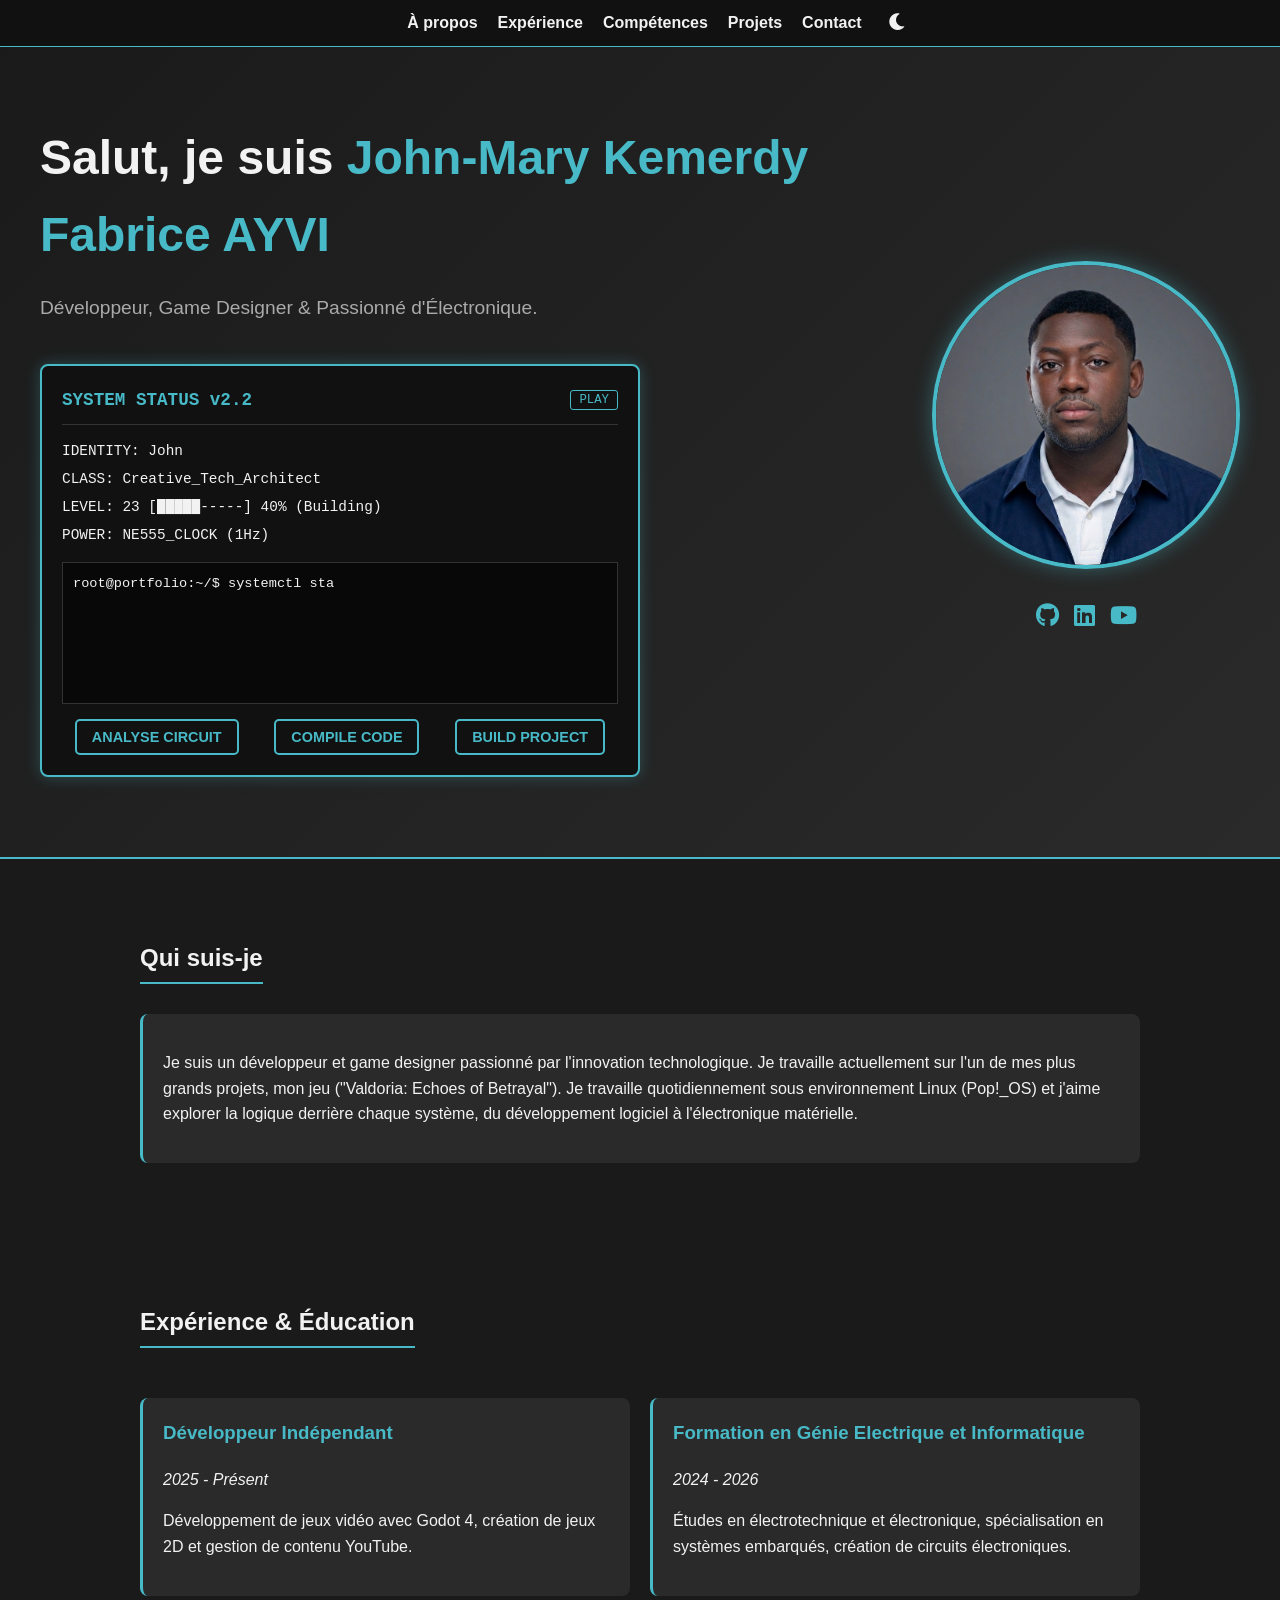
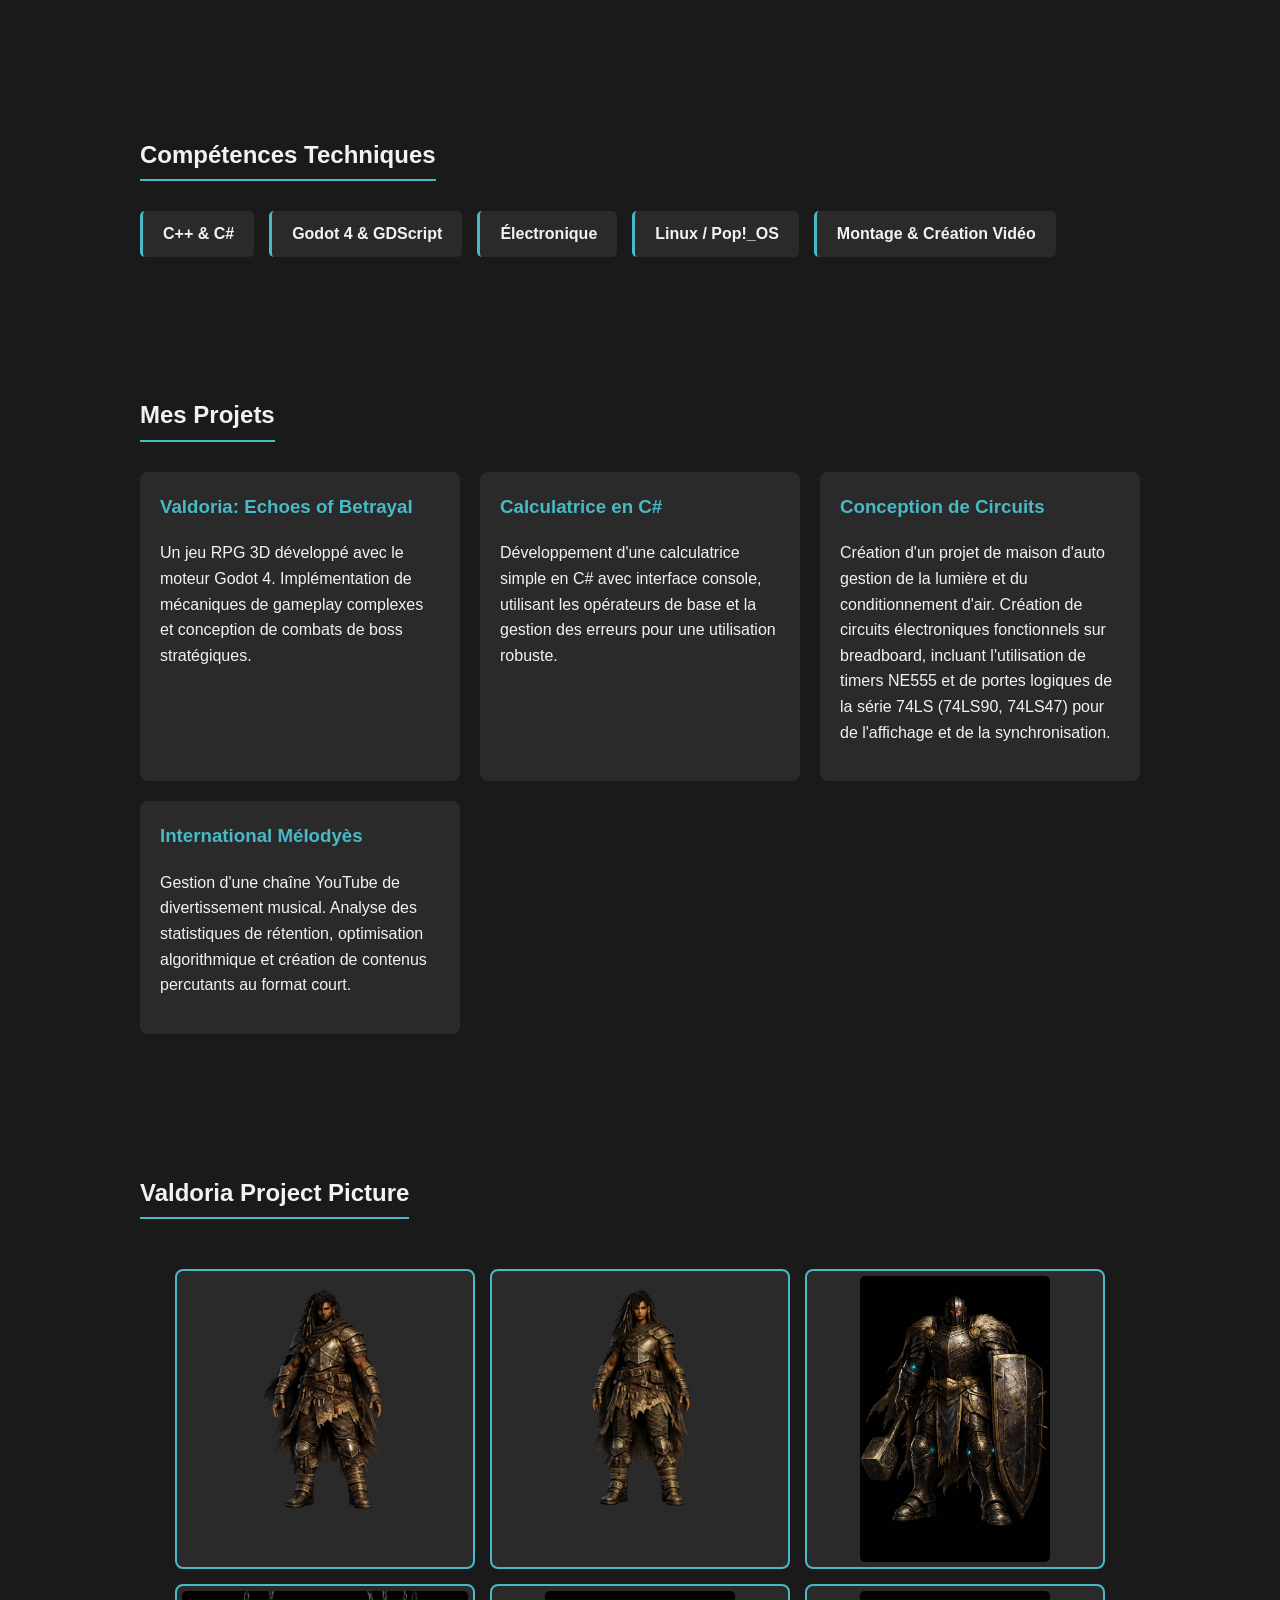
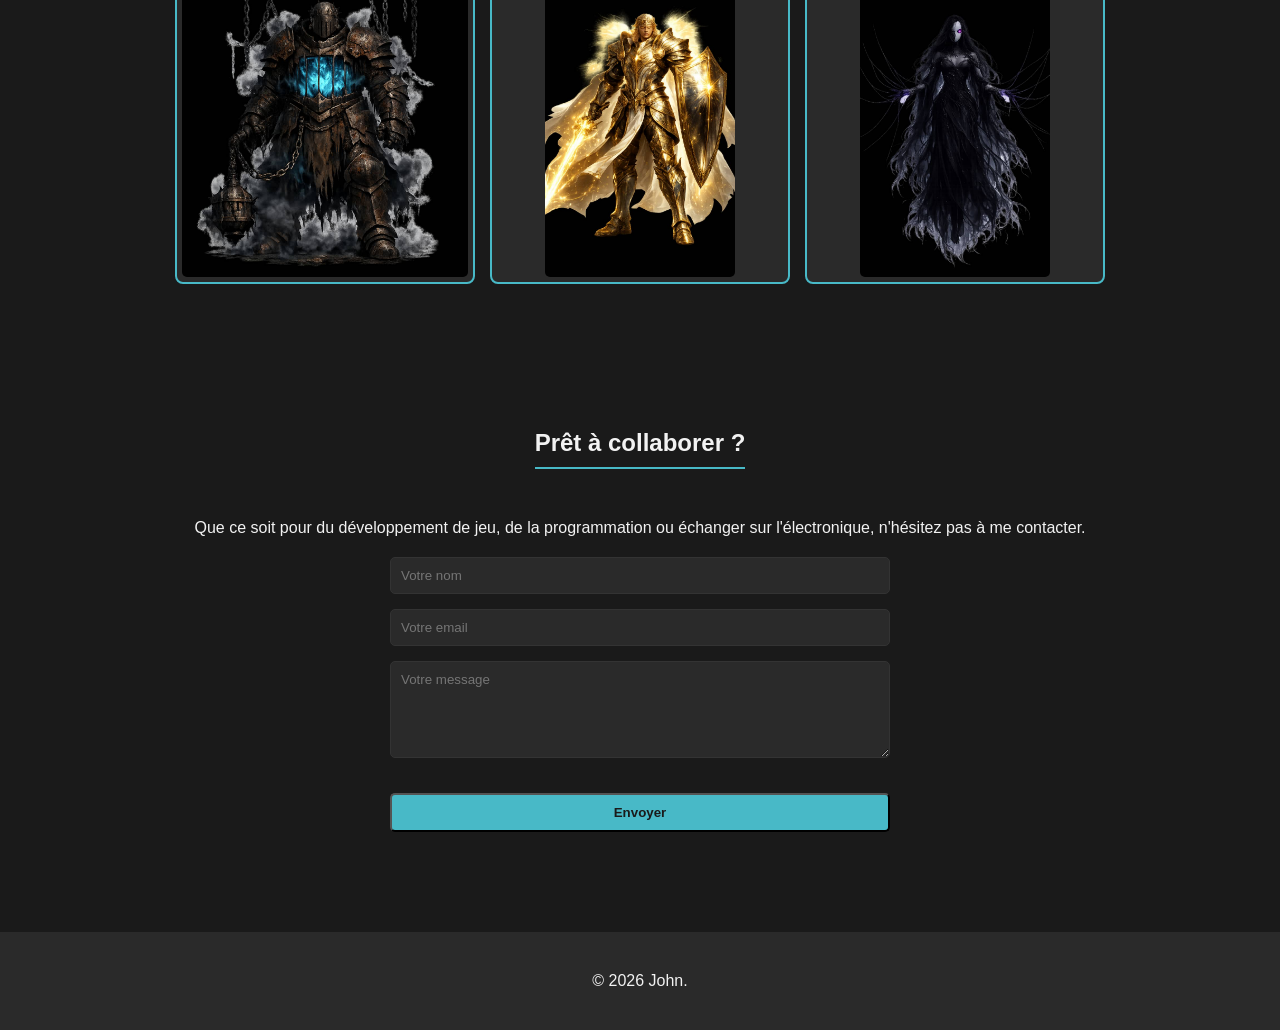
==== portfolio.html @ c68beece "Initial commit: Portfolio de John" ====
<!DOCTYPE html>
<html lang="fr">
<head>
    <meta charset="UTF-8">
    <meta name="viewport" content="width=device-width, initial-scale=1.0">
    <meta name="description" content="Portfolio de John - Développeur spécialisée Game Dev (Full Stack) et Électronicien en formation. Découvrez mes projets en C++, C#, Godot et électronique.">
    <meta name="keywords" content="développeur, game designer, électronique, C++, C#, Godot, portfolio">
    <meta name="author" content="John-Mary Kemerdy Fabrice AYVI">
    <title>John | Portfolio</title>
    <link rel="stylesheet" href="https://cdnjs.cloudflare.com/ajax/libs/font-awesome/6.0.0/css/all.min.css">
    <style>
/* Positionnement du bouton dans le titre du terminal */
.ui-title {
    display: flex;
    justify-content: space-between;
    align-items: center;
}

.play-btn {
    background: transparent;
    border: 1px solid var(--accent-color);
    color: var(--accent-color);
    font-family: 'Courier New', monospace;
    font-size: 0.7em;
    padding: 2px 8px;
    cursor: pointer;
    border-radius: 3px;
    transition: all 0.2s;
}

.play-btn:hover {
    background: var(--accent-color);
    color: var(--ui-bg);
    box-shadow: 0 0 10px var(--accent-color);
}

/* Effet visuel quand le mode spécial est actif */
.overclock-active {
    animation: shake 0.5s infinite ;
}

@keyframes shake {
    0% { transform: translate(1px, 1px) rotate(0deg); }
    50% { transform: translate(-1px, -2px) rotate(-1deg); }
    100% { transform: translate(1px, -1px) rotate(1deg); }
}

@keyframes glow {
    0% { box-shadow: 0 0 5px rgba(72, 185, 199, 0.3); }
    50% { box-shadow: 0 0 50px rgba(0, 255, 0, 1); }
    100% { box-shadow: 0 0 5px rgba(72, 185, 199, 0.3); }
}

@keyframes flash {
    0%, 100% { background: transparent; color: var(--accent-color); }
    50% { background: #00ff00; color: #000; }
}

@keyframes glitch {
    0% { text-shadow: 2px 0 0 #00ff00, -2px 0 0 #ff0000; transform: translate(0, 0); }
    20% { text-shadow: -2px 0 0 #00ff00, 2px 0 0 #ff0000; transform: translate(-1px, 1px); }
    40% { text-shadow: 2px 0 0 #00ff00, -2px 0 0 #ff0000; transform: translate(1px, -1px); }
    60% { text-shadow: -2px 0 0 #00ff00, 2px 0 0 #ff0000; transform: translate(-1px, 1px); }
    80% { text-shadow: 2px 0 0 #00ff00, -2px 0 0 #ff0000; transform: translate(1px, -1px); }
    100% { text-shadow: none; transform: translate(0, 0); }
}

.glow-active {
    animation: glow 2s infinite;
}

.flash-active {
    animation: flash 0.1s;
}

.glitch-active {
    animation: glitch 0.1s infinite;
}
        :root {
            --bg-color: #1a1a1a; /* Thème sombre type terminal/Pop!_OS */
            --text-color: #f2f2f2;
            --accent-color: #48b9c7; /* Une touche de cyan pour le côté tech */
            --card-bg: #2a2a2a;
            --ui-bg: #111; /* Couleur plus sombre pour l'UI RPG */
            --ui-border: #333;
            --ui-text-prompt: #888;
        }

        body {
            margin: 0;
            font-family: 'Segoe UI', Tahoma, Geneva, Verdana, sans-serif;
            background-color: var(--bg-color);
            color: var(--text-color);
            line-height: 1.6;
        }

        /* --- NOUVEAU STYLE DU HEADER --- */
        header {
            padding: 80px 20px;
            background: linear-gradient(135deg, #1a1a1a 0%, #2a2a2a 100%);
            border-bottom: 2px solid var(--accent-color);
        }

        .header-container {
            max-width: 1200px;
            margin: 0 auto;
            display: grid;
            grid-template-columns: 1fr auto; /* Colonne gauche flexible, droite auto pour la photo */
            gap: 50px;
            align-items: center; /* Aligne verticalement au centre */
        }

        .header-left {
            text-align: left; /* Aligne le texte à gauche */
        }

        h1 {
            font-size: 3em;
            margin-top: 0;
            margin-bottom: 10px;
        }

        h1 span {
            color: var(--accent-color);
        }

        .subtitle {
            font-size: 1.2em;
            color: #aaa;
            max-width: 600px;
            margin-bottom: 40px; /* Plus d'espace avant le panneau RPG */
        }

        /* --- STYLE DE LA PHOTO À DROITE --- */
        .header-right {
            text-align: center;
        }

        .profile-pic {
            width: 300px;
            height: 300px;
            border-radius: 50%; /* Cercle parfait */
            border: 4px solid var(--accent-color);
            box-shadow: 0 0 20px rgba(72, 185, 199, 0.4);
            object-fit: cover; /* Recadre l'image correctement */
            transition: transform 0.3s ease;
        }

        .profile-pic:hover {
            transform: scale(1.05); /* Petit effet de zoom au survol */
        }

        .social-links {
            display: flex;
            justify-content: center;
            gap: 15px;
            margin-top: 20px;
        }

        .social-icon {
            color: var(--accent-color);
            font-size: 1.5em;
            transition: color 0.3s;
        }

        .social-icon:hover {
            color: #fff;
        }

        /* --- Style de l'Élément RPG Interactive --- */
        .rpg-ui-container {
            max-width: 600px;
            margin: 0; /* Aligné à gauche, plus besoin de margin: auto */
        }

        .ui-panel {
            background-color: var(--ui-bg);
            border: 2px solid var(--accent-color);
            border-radius: 8px;
            padding: 20px;
            box-shadow: 0 0 15px rgba(72, 185, 199, 0.3);
            box-sizing: border-box;
            transition: transform 0.3s ease, box-shadow 0.3s ease, border-color 0.3s ease;
        }

        .ui-panel:hover {
            transform: translateY(-5px) scale(1.02);
            box-shadow: 0 5px 20px rgba(72, 185, 199, 0.5);
            border-color: #00ff00;
        }

        .ui-title {
            color: var(--accent-color);
            font-family: 'Courier New', monospace;
            font-size: 1.1em;
            margin-top: 0;
            border-bottom: 1px solid var(--ui-border);
            padding-bottom: 10px;
            margin-bottom: 15px;
        }

        .ui-stats {
            margin-bottom: 15px;
            font-family: 'Courier New', monospace;
            font-size: 0.9em;
        }

        .ui-stats p {
            margin: 5px 0;
        }

        .ui-terminal {
            background-color: rgba(0, 0, 0, 0.5);
            border: 1px solid var(--ui-border);
            padding: 10px;
            height: 120px;
            overflow-y: auto;
            font-family: 'Courier New', monospace;
            font-size: 0.85em;
            color: var(--text-color);
            margin-bottom: 15px;
            white-space: pre-wrap; /* Conserver les sauts de ligne */
        }

        .terminal-prompt {
            color: var(--ui-text-prompt);
        }

        .ui-controls {
            display: flex;
            gap: 10px;
            justify-content: space-around;
        }

        .ui-btn {
            background-color: transparent;
            border: 2px solid var(--accent-color);
            color: var(--accent-color);
            padding: 8px 15px;
            text-decoration: none;
            border-radius: 5px;
            font-weight: bold;
            font-family: 'Segoe UI', sans-serif;
            cursor: pointer;
            transition: all 0.3s ease;
            font-size: 0.9em;
        }

        .ui-btn:hover {
            background-color: var(--accent-color);
            color: var(--ui-bg);
            box-shadow: 0 0 10px rgba(72, 185, 199, 0.5);
        }

        /* --- Fin du style RPG --- */

        section {
            padding: 60px 20px;
            max-width: 1000px;
            margin: 0 auto;
        }

        h2 {
            border-bottom: 2px solid var(--accent-color);
            display: inline-block;
            padding-bottom: 5px;
            margin-bottom: 30px;
        }

        .about-card {
            background-color: var(--card-bg);
            padding: 20px;
            border-radius: 8px;
            border-left: 3px solid var(--accent-color);
        }

        .skills-grid {
            display: flex;
            flex-wrap: wrap;
            gap: 15px;
        }

        .skill-tag {
            background-color: var(--card-bg);
            padding: 10px 20px;
            border-radius: 5px;
            border-left: 3px solid var(--accent-color);
            font-weight: bold;
            transition: transform 0.3s ease, box-shadow 0.3s ease, border-color 0.3s ease;
        }

        .skill-tag:hover {
            transform: translateY(-5px) scale(1.1);
            box-shadow: 0 5px 15px rgba(72, 185, 199, 0.4);
            border-left-color: #00ff00;
        }

        .projects-grid {
            display: grid;
            grid-template-columns: repeat(auto-fit, minmax(300px, 1fr));
            gap: 20px;
        }

        .project-card {
            background-color: var(--card-bg);
            padding: 20px;
            border-radius: 8px;
            transition: transform 0.3s ease;
        }

        .project-card:hover {
            transform: translateY(-10px) scale(1.05);
            box-shadow: 0 10px 25px rgba(72, 185, 199, 0.4);
            border: 1px solid var(--accent-color);
        }

        .project-card h3 {
            margin-top: 0;
            color: var(--accent-color);
        }

        .pictures-grid {
            display: flex;
            justify-content: center;
            gap: 15px;
            flex-wrap: wrap;
            margin-top: 20px;
        }

        .picture-frame {
            border: 2px solid var(--accent-color);
            border-radius: 8px;
            padding: 5px;
            background-color: var(--card-bg);
            width: 300px;
            height: 300px;
            display: flex;
            align-items: center;
            justify-content: center;
            transition: transform 0.3s ease, box-shadow 0.3s ease, border-color 0.3s ease;
            box-sizing: border-box;
        }

        .picture-frame:hover {
            transform: translateY(-5px) scale(1.05);
            box-shadow: 0 5px 15px rgba(72, 185, 199, 0.4);
            border-color: #00ff00;
        }

        .picture-frame img {
            max-width: 100%;
            max-height: 100%;
            border-radius: 5px;
            object-fit: cover;
        }

        .contact-btn {
            display: inline-block;
            background-color: var(--accent-color);
            color: #1a1a1a;
            padding: 10px 25px;
            text-decoration: none;
            border-radius: 5px;
            font-weight: bold;
            margin-top: 20px;
            transition: background 0.3s;
        }

        .contact-btn:hover {
            background-color: #3aa0ad;
        }

        .experience-grid {
            display: flex;
            flex-wrap: wrap;
            gap: 20px;
            margin-top: 20px;
        }

        .experience-item {
            background-color: var(--card-bg);
            padding: 20px;
            border-radius: 8px;
            border-left: 3px solid var(--accent-color);
            flex: 1 1 calc(50% - 20px);
            box-sizing: border-box;
            min-width: 280px;
            transition: transform 0.3s ease, box-shadow 0.3s ease, border-color 0.3s ease;
        }

        .experience-item h3 {
            margin-top: 0;
            color: var(--accent-color);
        }

        .experience-item:hover {
            transform: translateY(-10px) scale(1.05);
            box-shadow: 0 10px 25px rgba(72, 185, 199, 0.4);
            border-left-color: #00ff00;
        }

        .testimonials-grid {
            display: grid;
            grid-template-columns: repeat(auto-fit, minmax(300px, 1fr));
            gap: 20px;
        }

        .testimonial-card {
            background-color: var(--card-bg);
            padding: 20px;
            border-radius: 8px;
            border-left: 3px solid var(--accent-color);
            font-style: italic;
        }

        .testimonial-card cite {
            display: block;
            margin-top: 10px;
            font-weight: bold;
            color: var(--accent-color);
        }

        .contact-form {
            display: flex;
            flex-direction: column;
            gap: 15px;
            max-width: 500px;
            margin: 0 auto;
        }

        .contact-form input,
        .contact-form textarea {
            padding: 10px;
            border: 1px solid var(--ui-border);
            border-radius: 5px;
            background-color: var(--card-bg);
            color: var(--text-color);
            font-family: inherit;
        }

        .contact-form input:focus,
        .contact-form textarea:focus {
            outline: none;
            border-color: var(--accent-color);
        }

        footer {
            text-align: center;
            padding: 20px;
            background-color: var(--card-bg);
            margin-top: 40px;
        }

        /* --- Responsive pour mobile --- */
        @media (max-width: 768px) {
            .header-container {
                grid-template-columns: 1fr; /* Une seule colonne sur mobile */
                text-align: center;
            }

            .header-left {
                text-align: center;
            }

            .rpg-ui-container {
                margin: 0 auto;
            }

            .header-right {
                order: -1; /* Place la photo en premier sur mobile */
                margin-bottom: 30px;
            }

            .profile-pic {
                width: 180px;
                height: 180px;
            }

            .navbar {
                flex-direction: column;
                padding: 10px;
            }

            .nav-container {
                flex-direction: column;
                gap: 10px;
            }
        }

        /* --- Navigation --- */
        .navbar {
            position: fixed;
            top: 0;
            width: 100%;
            background-color: var(--ui-bg);
            border-bottom: 1px solid var(--accent-color);
            z-index: 1000;
            padding: 10px 20px;
            display: flex;
            justify-content: center;
        }

        .nav-container {
            display: flex;
            gap: 20px;
        }

        .nav-link {
            color: var(--text-color);
            text-decoration: none;
            font-weight: bold;
            transition: color 0.3s;
        }

        .nav-link:hover {
            color: var(--accent-color);
        }

        .theme-btn {
            background: none;
            border: none;
            color: var(--text-color);
            font-size: 1.2em;
            cursor: pointer;
            transition: color 0.3s;
        }

        .theme-btn:hover {
            color: var(--accent-color);
        }

        /* Ajuster le header pour la nav fixe */
        header {
            padding-top: 120px; /* Espace pour la nav */
        }

        /* Modal styles */
        .modal {
            display: none;
            position: fixed;
            z-index: 2000;
            left: 0;
            top: 0;
            width: 100%;
            height: 100%;
            background-color: rgba(0, 0, 0, 0.8);
        }

        .modal-content {
            background-color: var(--card-bg);
            margin: 15% auto;
            padding: 20px;
            border: 1px solid var(--accent-color);
            border-radius: 8px;
            width: 80%;
            max-width: 600px;
            color: var(--text-color);
        }

        .close {
            color: var(--accent-color);
            float: right;
            font-size: 28px;
            font-weight: bold;
            cursor: pointer;
        }

        .close:hover {
            color: #fff;
        }
    </style>
</head>
<body>

    <nav class="navbar">
        <div class="nav-container">
            <a href="#about" class="nav-link">À propos</a>
            <a href="#experience" class="nav-link">Expérience</a>
            <a href="#skills" class="nav-link">Compétences</a>
            <a href="#projects" class="nav-link">Projets</a>
            <a href="#contact" class="nav-link">Contact</a>
            <button id="theme-toggle" class="theme-btn"><i class="fas fa-moon"></i></button>
        </div>
    </nav>

    <header>
        <div class="header-container">
            <div class="header-left">
                <h1>Salut, je suis <span>John-Mary Kemerdy Fabrice AYVI</span></h1>
                <p class="subtitle">Développeur, Game Designer & Passionné d'Électronique.</p>

                <div class="rpg-ui-container">
                    <div class="ui-panel"><h3 class="ui-title">
    <span>SYSTEM STATUS v2.2</span>
    <button class="play-btn" id="play-trigger">PLAY</button>
</h3>
                        <div class="ui-stats">
                            <p>IDENTITY: John</p>
                            <p>CLASS: Creative_Tech_Architect</p>
                            <p>LEVEL: 23 [█████-----] 40% (Building)</p>
                            <p>POWER: NE555_CLOCK (1Hz)</p>
                        </div>
                        <div class="ui-terminal" id="ui-terminal">
                            <span class="terminal-prompt">root@portfolio:~/$</span> systemctl status creative_core
                            <span class="terminal-prompt">... [OK]</span> Core initialized.
                            <span class="terminal-prompt">root@portfolio:~/$</span> _
                        </div>
                        <div class="ui-controls">
                            <button class="ui-btn" data-cmd="analyze_circuit.sys">ANALYSE CIRCUIT</button>
                            <button class="ui-btn" data-cmd="compile_code.run">COMPILE CODE</button>
                            <button class="ui-btn" data-cmd="build_project.exe">BUILD PROJECT</button>
                        </div>
                    </div>
                </div>
            </div>

            <div class="header-right">
                <img src="image de profil.png" alt="John - Photo de Profil" class="profile-pic">
                <div class="social-links">
                    <a href="https://github.com/john" target="_blank" class="social-icon"><i class="fab fa-github"></i></a>
                    <a href="https://linkedin.com/in/john" target="_blank" class="social-icon"><i class="fab fa-linkedin"></i></a>
                    <a href="https://youtube.com/@john" target="_blank" class="social-icon"><i class="fab fa-youtube"></i></a>
                </div>
            </div>
        </div>
    </header>

    <section id="about">
        <h2>Qui suis-je</h2>
        <div class="about-card">
            <p> Je suis un développeur et game designer passionné par l'innovation technologique. Je travaille actuellement sur l'un de mes plus grands projets, mon jeu ("Valdoria: Echoes of Betrayal"). Je travaille quotidiennement sous environnement Linux (Pop!_OS) et j'aime explorer la logique derrière chaque système, du développement logiciel à l'électronique matérielle.</p>
        </div>
    </section>

    <section id="experience">
        <h2>Expérience & Éducation</h2>
        <div class="experience-grid">
            <div class="experience-item">
                <h3>Développeur Indépendant</h3>
                <p><em>2025 - Présent</em></p>
                <p>Développement de jeux vidéo avec Godot 4, création de jeux 2D et gestion de contenu YouTube.</p>
            </div>
            <div class="experience-item">
                <h3>Formation en Génie Electrique et Informatique</h3>
                <p><em>2024 - 2026</em></p>
                <p>Études en électrotechnique et électronique, spécialisation en systèmes embarqués, création de circuits électroniques.</p>
            </div>
        </div>
    </section>

    <section id="skills">
        <h2>Compétences Techniques</h2>
        <div class="skills-grid">
            <div class="skill-tag">C++ & C#</div>
            <div class="skill-tag">Godot 4 & GDScript</div>
            <div class="skill-tag">Électronique </div>
            <div class="skill-tag">Linux / Pop!_OS</div>
            <div class="skill-tag">Montage & Création Vidéo</div>
        </div>
    </section>

    <section id="projects">
        <h2>Mes Projets</h2>
        <div class="projects-grid">
            
            <div class="project-card" data-title="Valdoria: Echoes of Betrayal" data-description="Un jeu RPG 3D développé avec le moteur Godot 4. Implémentation de mécaniques de gameplay complexes (double saut, gestion des états) et conception de combats de boss stratégiques. Fonctionnalités avancées : inventaire dynamique, quêtes ramifiées, et optimisation pour performances élevées.">
                <h3>Valdoria: Echoes of Betrayal</h3>
                <p>Un jeu RPG 3D développé avec le moteur Godot 4. Implémentation de mécaniques de gameplay complexes et conception de combats de boss stratégiques.</p>
            </div>

            <div class="project-card" data-title="Calculatrice en C#" data-description="Développement d'une calculatrice simple en C# avec interface console, utilisant les opérateurs de base et la gestion des erreurs pour une utilisation robuste. Inclut des fonctionnalités avancées comme la gestion des parenthèses et la conversion de bases numériques.">
                <h3>Calculatrice en C#</h3>
                <p>Développement d'une calculatrice simple en C# avec interface console, utilisant les opérateurs de base et la gestion des erreurs pour une utilisation robuste.</p>
            </div>

            <div class="project-card" data-title="Conception de Circuits" data-description="Création d'un projet de maison d'auto gestion de la lumière et du conditionnement d'air. Création de circuits électroniques fonctionnels sur breadboard, incluant l'utilisation de timers NE555 et de portes logiques de la série 74LS (74LS90, 74LS47) pour de l'affichage et de la synchronisation.">
                <h3>Conception de Circuits</h3>
                <p>Création d'un projet de maison d'auto gestion de la lumière et du conditionnement d'air. Création de circuits électroniques fonctionnels sur breadboard, incluant l'utilisation de timers NE555 et de portes logiques de la série 74LS (74LS90, 74LS47) pour de l'affichage et de la synchronisation. </p>
            </div>

            <div class="project-card" data-title="International Mélodyès" data-description="Gestion d'une chaîne YouTube de divertissement musical. Analyse des statistiques de rétention, optimisation algorithmique et création de contenus percutants au format court. Utilisation d'outils d'analyse de données pour maximiser l'engagement.">
                <h3>International Mélodyès</h3>
                <p>Gestion d'une chaîne YouTube de divertissement musical. Analyse des statistiques de rétention, optimisation algorithmique et création de contenus percutants au format court.</p>
            </div>

        </div>
    </section>
<section id="valdoria-pictures">
        <h2>Valdoria Project Picture</h2>
        <div class="pictures-grid">
            <div class="picture-frame">
                <img src="perso principal male.jpg" alt="Personnage principal masculin">
            </div>
            <div class="picture-frame">
                <img src="perso principal female.png" alt="Personnage principal féminin">
            </div>
            <div class="picture-frame">
                <img src="Viktor.jpg" alt="Viktor">
            </div>
            <div class="picture-frame">
                <img src="barron de fer.jpg" alt="Baron de fer">
            </div>
            <div class="picture-frame">
                <img src="le pretre.jpg" alt="Le prêtre">
            </div>
            <div class="picture-frame">
                <img src="La reine des ombres.jpg" alt="La reine des ombres">
            </div>
        </div>
    </section>

    
    <section id="contact" style="text-align: center;">
        <h2>Prêt à collaborer ?</h2>
        <p>Que ce soit pour du développement de jeu, de la programmation ou échanger sur l'électronique, n'hésitez pas à me contacter.</p>
        <form action="mailto:kemerdyjohn@gmail.com" method="post" enctype="text/plain" class="contact-form">
            <input type="text" name="name" placeholder="Votre nom" required>
            <input type="email" name="email" placeholder="Votre email" required>
            <textarea name="message" placeholder="Votre message" rows="5" required></textarea>
            <button type="submit" class="contact-btn">Envoyer</button>
        </form>
    </section>

    <footer>
        <p>&copy; 2026 John.</p>
    </footer>

    <!-- Modal for project details -->
    <div id="project-modal" class="modal">
        <div class="modal-content">
            <span class="close">&times;</span>
            <h2 id="modal-title"></h2>
            <p id="modal-description"></p>
        </div>
    </div>

    <script>
        document.addEventListener('DOMContentLoaded', () => {
            const terminal = document.getElementById('ui-terminal');
            const buttons = document.querySelectorAll('.ui-btn');
            const themeToggle = document.getElementById('theme-toggle');
            const root = document.querySelector(':root');

            // Theme toggle
            themeToggle.addEventListener('click', () => {
                const currentBg = getComputedStyle(root).getPropertyValue('--bg-color').trim();
                if (currentBg === '#1a1a1a') {
                    root.style.setProperty('--bg-color', '#f2f2f2');
                    root.style.setProperty('--text-color', '#1a1a1a');
                    root.style.setProperty('--card-bg', '#e0e0e0');
                    root.style.setProperty('--ui-bg', '#d0d0d0');
                    themeToggle.innerHTML = '<i class="fas fa-sun"></i>';
                } else {
                    root.style.setProperty('--bg-color', '#1a1a1a');
                    root.style.setProperty('--text-color', '#f2f2f2');
                    root.style.setProperty('--card-bg', '#2a2a2a');
                    root.style.setProperty('--ui-bg', '#111');
                    themeToggle.innerHTML = '<i class="fas fa-moon"></i>';
                }
            });

            // Typing effect for terminal
            function typeText(element, text, speed = 50) {
                let i = 0;
                element.textContent = '';
                const timer = setInterval(() => {
                    element.textContent += text.charAt(i);
                    i++;
                    if (i > text.length - 1) {
                        clearInterval(timer);
                    }
                }, speed);
            }

            // Typing append for additional text
            function typeAppend(element, text, speed = 50) {
                let i = 0;
                const startText = element.textContent;
                const timer = setInterval(() => {
                    element.textContent = startText + text.substring(0, i + 1);
                    i++;
                    if (i > text.length - 1) {
                        clearInterval(timer);
                    }
                    element.scrollTop = element.scrollHeight;
                }, speed);
            }

            // Initial terminal text
            const initialText = "root@portfolio:~/$ systemctl status creative_core\n... [OK] Core initialized.\nroot@portfolio:~/$ _";
            typeText(terminal, initialText);

            // Commandes simulées et leurs réponses
            const commands = {
                'analyze_circuit.sys': 'root@portfolio:~/$ ./analyze_circuit.sys\n[INFO] Circuit detected. NE555 Timer: Stable. Gates (74LS): Active. Total Nodes: 12. Clock Speed: 1.001Hz.',
                'compile_code.run': 'root@portfolio:~/$ ./compile_code.run\n[LOG] Compilation started: Valdoria (GDScript). [███----] 30%. Error at L450: Unexpected token. Build Failed.',
                'build_project.exe': 'root@portfolio:~/$ ./build_project.exe\n[LOG] Creating release package for: International_Mélodyès. Content check... SEO optimization... YouTube algorithm sync... [DONE] Package ready.'
            };

            buttons.forEach(button => {
                button.addEventListener('click', function() {
                    const cmd = this.getAttribute('data-cmd');
                    const output = commands[cmd];
                    
                    if (output) {
                        // Récupérer le contenu actuel
                        const currentText = terminal.textContent;
                        // Mettre à jour avec la nouvelle sortie et faire défler vers le bas
                        terminal.textContent = `${currentText}\n${output}\nroot@portfolio:~/$ _`;
                        terminal.scrollTop = terminal.scrollHeight;
                    }
                });
            });

            const playBtn = document.getElementById('play-trigger');
            let isRunning = false;

            const resetUI = () => {
                const root = document.querySelector(':root');
                const terminal = document.getElementById('ui-terminal');
                const panel = document.querySelector('.ui-panel');

                root.style.setProperty('--accent-color', '#48b9c7');
                terminal.style.color = getComputedStyle(root).getPropertyValue('--text-color');
                panel.classList.remove('overclock-active', 'glow-active');
                terminal.classList.remove('glitch-active');
                playBtn.classList.remove('flash-active');
                playBtn.textContent = 'PLAY';
                playBtn.style.borderColor = '#48b9c7';
                playBtn.style.color = '#48b9c7';

                // Reset terminal initial text (optional)
                terminal.textContent = "root@portfolio:~/$ systemctl status creative_core\n... [OK] Core initialized.\nroot@portfolio:~/$ _";
                terminal.scrollTop = terminal.scrollHeight;
            };

            playBtn.addEventListener('click', () => {
                const root = document.querySelector(':root');
                const terminal = document.getElementById('ui-terminal');
                const panel = document.querySelector('.ui-panel');

                if (isRunning) {
                    isRunning = false;
                    resetUI();
                    return;
                }

                isRunning = true;

                // Change accent to green
                root.style.setProperty('--accent-color', '#00ff00');
                // Set terminal text to green
                terminal.style.color = '#00ff00';

                const newText = "\n[SYSTEM] : INITIALIZING VALDORIA_CORE.EXE...\n[WARNING] : OVERCLOCKING DETECTED\n[OK] : LEVEL LIMITS REMOVED\nroot@portfolio:~/$ _";
                typeAppend(terminal, newText, 100);

                // Add animations to panel
                panel.classList.add('overclock-active');
                panel.classList.add('glow-active');

                // Add glitch effect on terminal for 5 seconds
                terminal.classList.add('glitch-active');
                setTimeout(() => {
                    terminal.classList.remove('glitch-active');
                }, 5000);

                // Animate button
                playBtn.textContent = "RUNNING";
                playBtn.style.borderColor = "#00ff00";
                playBtn.style.color = "#00ff00";
                playBtn.classList.add('flash-active');
            });
        });

        // Modal functionality
        const modal = document.getElementById('project-modal');
        const modalTitle = document.getElementById('modal-title');
        const modalDescription = document.getElementById('modal-description');
        const closeBtn = document.querySelector('.close');

        // Get all project cards
        const projectCards = document.querySelectorAll('.project-card');

        projectCards.forEach(card => {
            card.addEventListener('click', () => {
                const title = card.getAttribute('data-title');
                const description = card.getAttribute('data-description');
                modalTitle.textContent = title;
                modalDescription.textContent = description;
                modal.style.display = 'block';
            });
        });

        // Close modal when clicking close button
        closeBtn.addEventListener('click', () => {
            modal.style.display = 'none';
        });

        // Close modal when clicking outside the modal content
        window.addEventListener('click', (event) => {
            if (event.target === modal) {
                modal.style.display = 'none';
            }
        });
    </script>

</body>
</html>
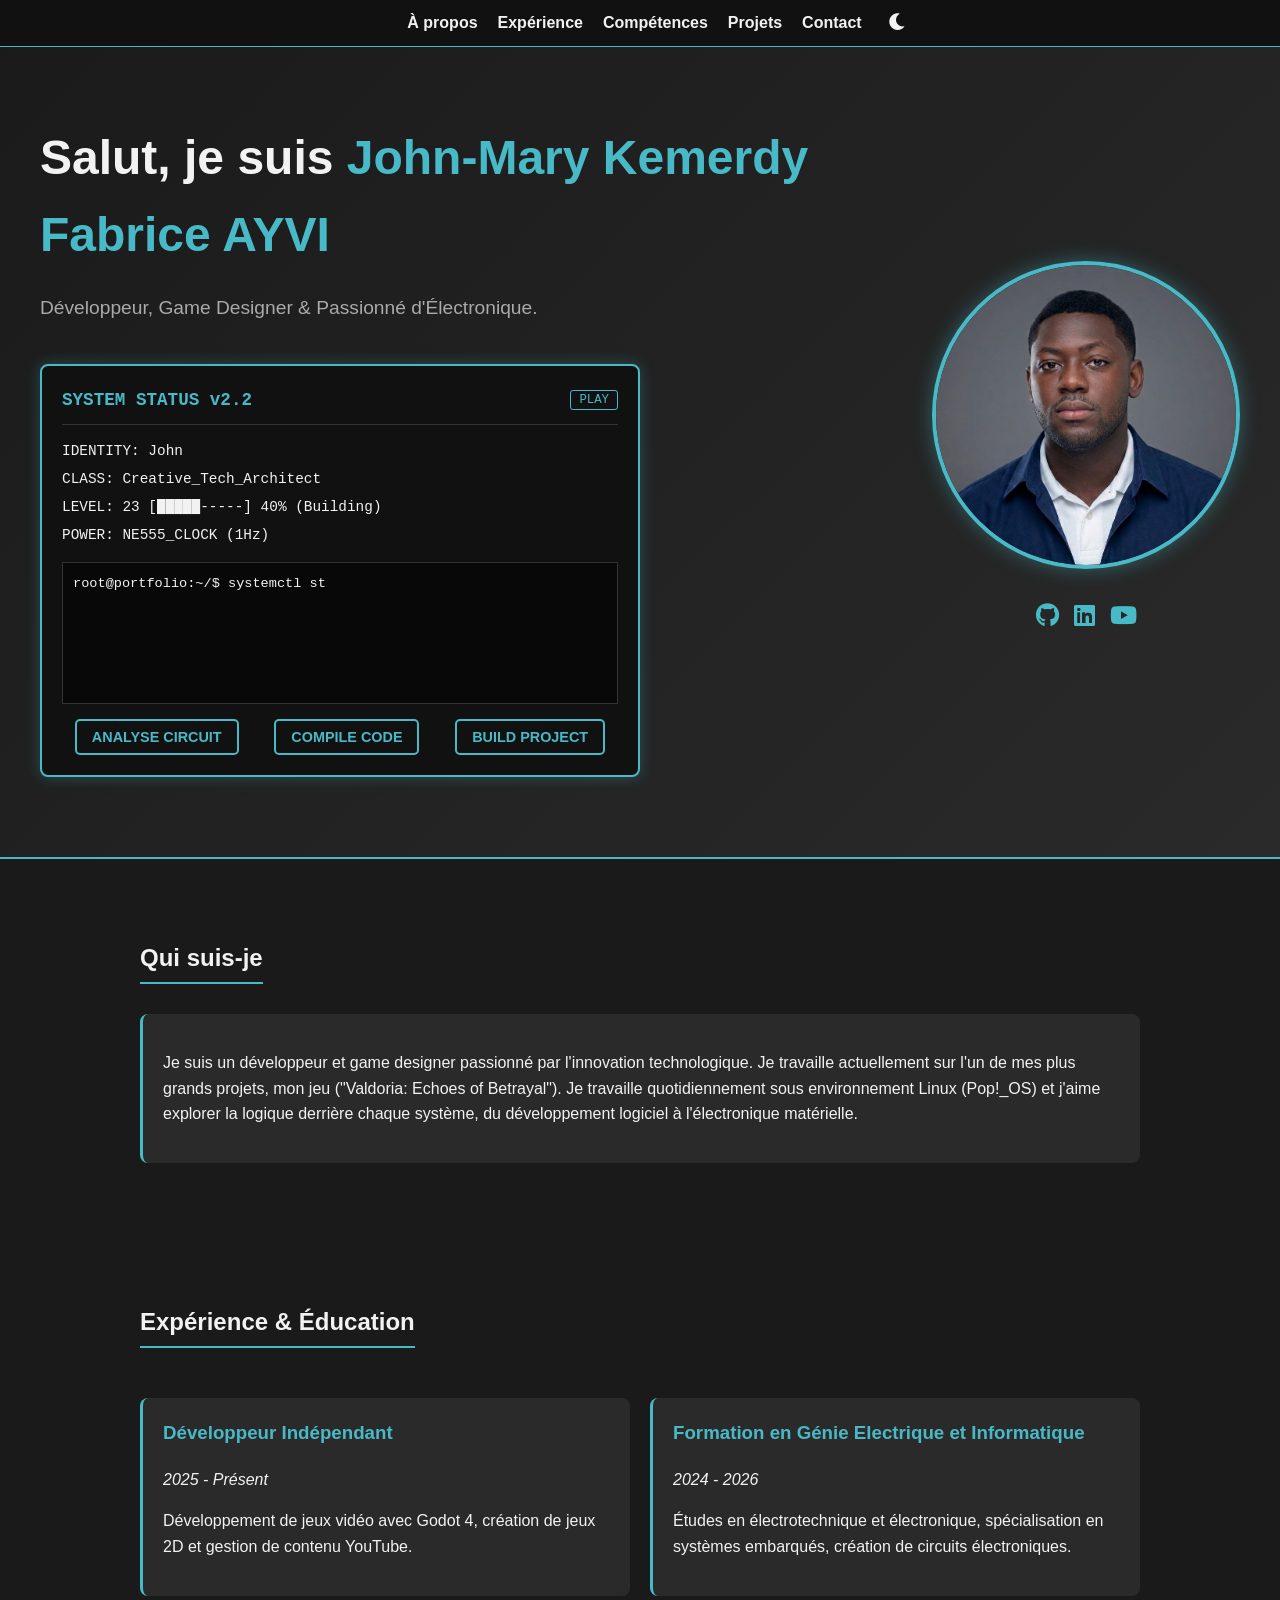
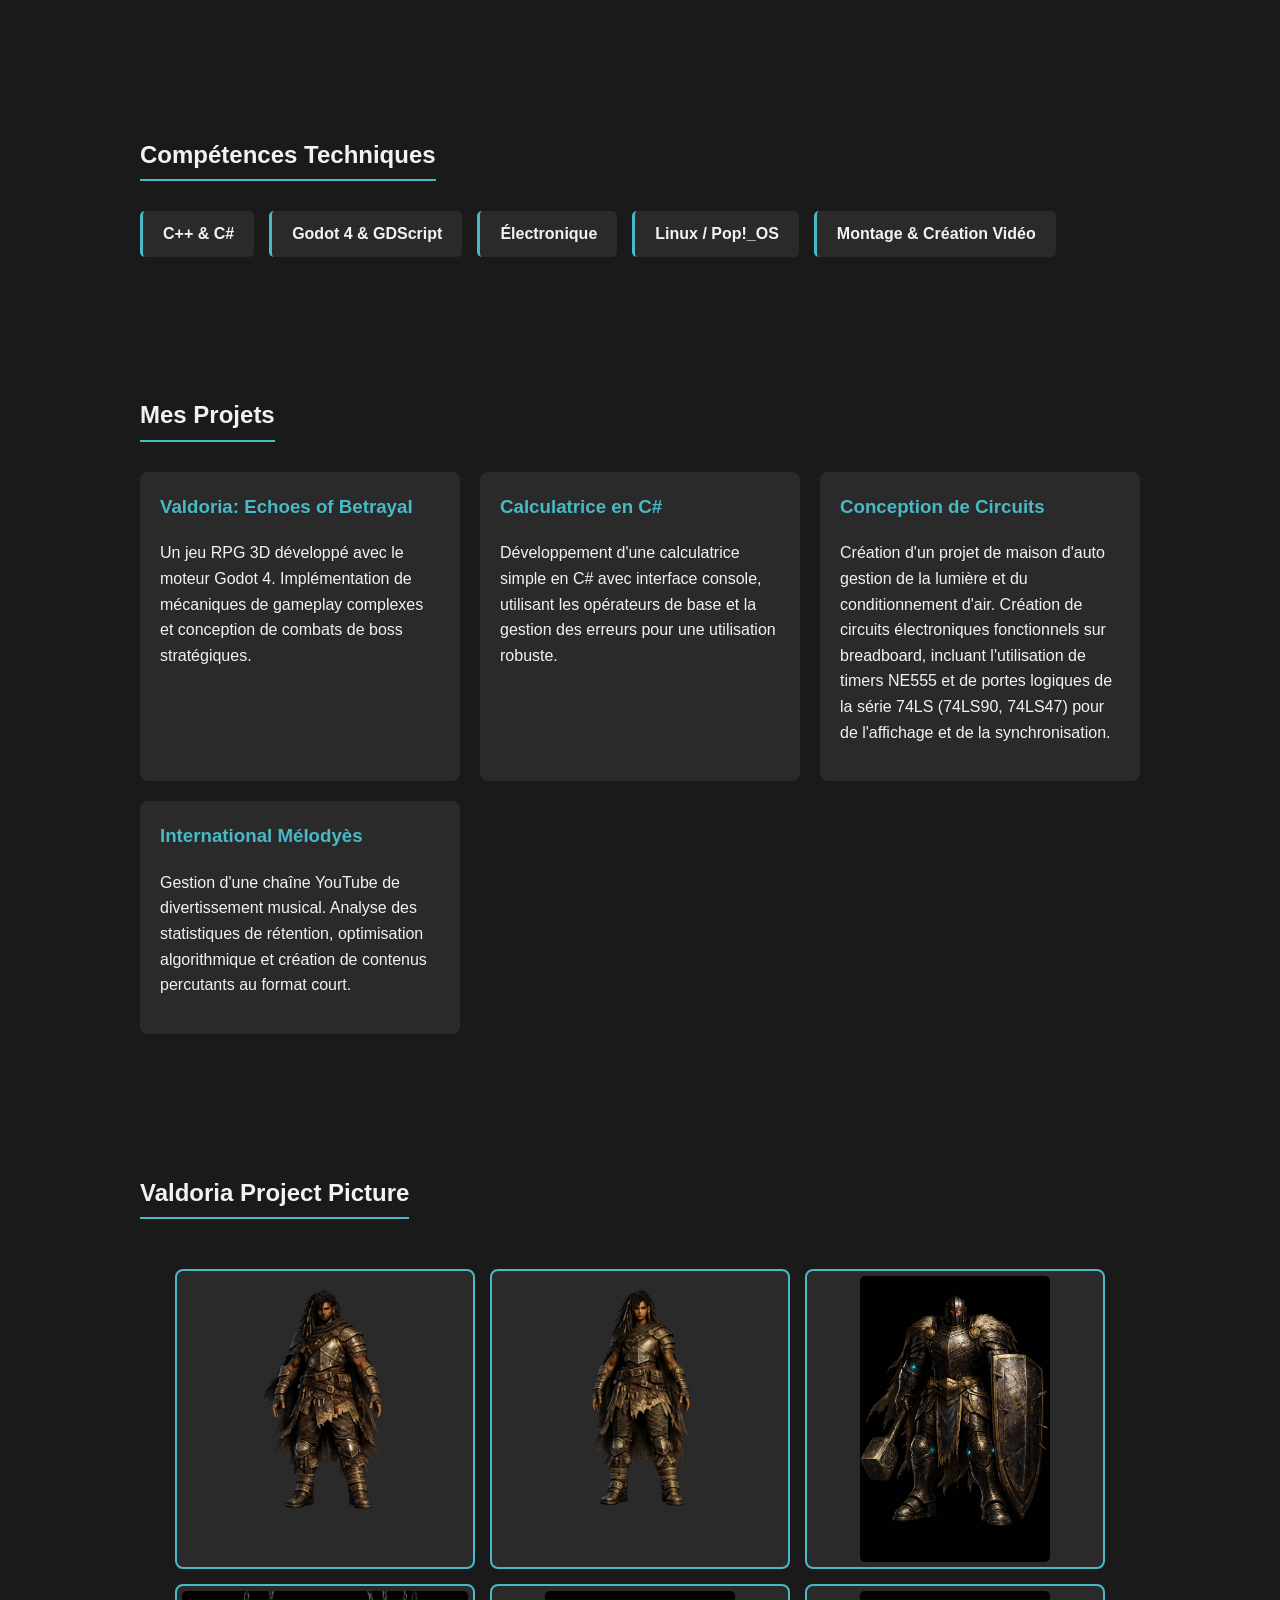
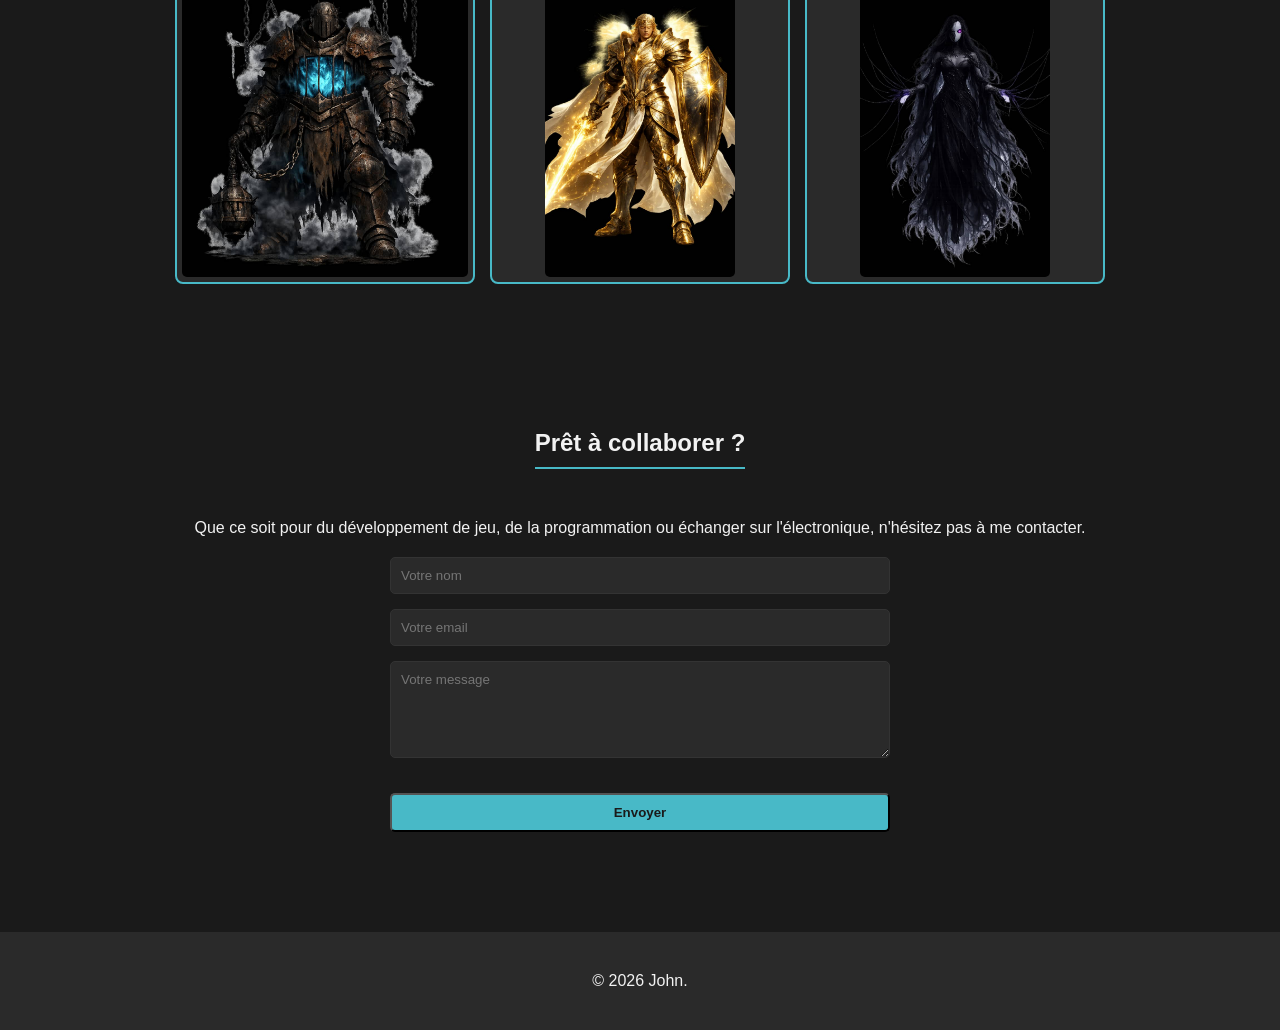
==== commit a0da0e77: "Refactor: Extract CSS and JS, improve accessibility" ====
--- a/portfolio.html
+++ b/portfolio.html
@@ -8,567 +8,7 @@
     <meta name="author" content="John-Mary Kemerdy Fabrice AYVI">
     <title>John | Portfolio</title>
     <link rel="stylesheet" href="https://cdnjs.cloudflare.com/ajax/libs/font-awesome/6.0.0/css/all.min.css">
-    <style>
-/* Positionnement du bouton dans le titre du terminal */
-.ui-title {
-    display: flex;
-    justify-content: space-between;
-    align-items: center;
-}
-
-.play-btn {
-    background: transparent;
-    border: 1px solid var(--accent-color);
-    color: var(--accent-color);
-    font-family: 'Courier New', monospace;
-    font-size: 0.7em;
-    padding: 2px 8px;
-    cursor: pointer;
-    border-radius: 3px;
-    transition: all 0.2s;
-}
-
-.play-btn:hover {
-    background: var(--accent-color);
-    color: var(--ui-bg);
-    box-shadow: 0 0 10px var(--accent-color);
-}
-
-/* Effet visuel quand le mode spécial est actif */
-.overclock-active {
-    animation: shake 0.5s infinite ;
-}
-
-@keyframes shake {
-    0% { transform: translate(1px, 1px) rotate(0deg); }
-    50% { transform: translate(-1px, -2px) rotate(-1deg); }
-    100% { transform: translate(1px, -1px) rotate(1deg); }
-}
-
-@keyframes glow {
-    0% { box-shadow: 0 0 5px rgba(72, 185, 199, 0.3); }
-    50% { box-shadow: 0 0 50px rgba(0, 255, 0, 1); }
-    100% { box-shadow: 0 0 5px rgba(72, 185, 199, 0.3); }
-}
-
-@keyframes flash {
-    0%, 100% { background: transparent; color: var(--accent-color); }
-    50% { background: #00ff00; color: #000; }
-}
-
-@keyframes glitch {
-    0% { text-shadow: 2px 0 0 #00ff00, -2px 0 0 #ff0000; transform: translate(0, 0); }
-    20% { text-shadow: -2px 0 0 #00ff00, 2px 0 0 #ff0000; transform: translate(-1px, 1px); }
-    40% { text-shadow: 2px 0 0 #00ff00, -2px 0 0 #ff0000; transform: translate(1px, -1px); }
-    60% { text-shadow: -2px 0 0 #00ff00, 2px 0 0 #ff0000; transform: translate(-1px, 1px); }
-    80% { text-shadow: 2px 0 0 #00ff00, -2px 0 0 #ff0000; transform: translate(1px, -1px); }
-    100% { text-shadow: none; transform: translate(0, 0); }
-}
-
-.glow-active {
-    animation: glow 2s infinite;
-}
-
-.flash-active {
-    animation: flash 0.1s;
-}
-
-.glitch-active {
-    animation: glitch 0.1s infinite;
-}
-        :root {
-            --bg-color: #1a1a1a; /* Thème sombre type terminal/Pop!_OS */
-            --text-color: #f2f2f2;
-            --accent-color: #48b9c7; /* Une touche de cyan pour le côté tech */
-            --card-bg: #2a2a2a;
-            --ui-bg: #111; /* Couleur plus sombre pour l'UI RPG */
-            --ui-border: #333;
-            --ui-text-prompt: #888;
-        }
-
-        body {
-            margin: 0;
-            font-family: 'Segoe UI', Tahoma, Geneva, Verdana, sans-serif;
-            background-color: var(--bg-color);
-            color: var(--text-color);
-            line-height: 1.6;
-        }
-
-        /* --- NOUVEAU STYLE DU HEADER --- */
-        header {
-            padding: 80px 20px;
-            background: linear-gradient(135deg, #1a1a1a 0%, #2a2a2a 100%);
-            border-bottom: 2px solid var(--accent-color);
-        }
-
-        .header-container {
-            max-width: 1200px;
-            margin: 0 auto;
-            display: grid;
-            grid-template-columns: 1fr auto; /* Colonne gauche flexible, droite auto pour la photo */
-            gap: 50px;
-            align-items: center; /* Aligne verticalement au centre */
-        }
-
-        .header-left {
-            text-align: left; /* Aligne le texte à gauche */
-        }
-
-        h1 {
-            font-size: 3em;
-            margin-top: 0;
-            margin-bottom: 10px;
-        }
-
-        h1 span {
-            color: var(--accent-color);
-        }
-
-        .subtitle {
-            font-size: 1.2em;
-            color: #aaa;
-            max-width: 600px;
-            margin-bottom: 40px; /* Plus d'espace avant le panneau RPG */
-        }
-
-        /* --- STYLE DE LA PHOTO À DROITE --- */
-        .header-right {
-            text-align: center;
-        }
-
-        .profile-pic {
-            width: 300px;
-            height: 300px;
-            border-radius: 50%; /* Cercle parfait */
-            border: 4px solid var(--accent-color);
-            box-shadow: 0 0 20px rgba(72, 185, 199, 0.4);
-            object-fit: cover; /* Recadre l'image correctement */
-            transition: transform 0.3s ease;
-        }
-
-        .profile-pic:hover {
-            transform: scale(1.05); /* Petit effet de zoom au survol */
-        }
-
-        .social-links {
-            display: flex;
-            justify-content: center;
-            gap: 15px;
-            margin-top: 20px;
-        }
-
-        .social-icon {
-            color: var(--accent-color);
-            font-size: 1.5em;
-            transition: color 0.3s;
-        }
-
-        .social-icon:hover {
-            color: #fff;
-        }
-
-        /* --- Style de l'Élément RPG Interactive --- */
-        .rpg-ui-container {
-            max-width: 600px;
-            margin: 0; /* Aligné à gauche, plus besoin de margin: auto */
-        }
-
-        .ui-panel {
-            background-color: var(--ui-bg);
-            border: 2px solid var(--accent-color);
-            border-radius: 8px;
-            padding: 20px;
-            box-shadow: 0 0 15px rgba(72, 185, 199, 0.3);
-            box-sizing: border-box;
-            transition: transform 0.3s ease, box-shadow 0.3s ease, border-color 0.3s ease;
-        }
-
-        .ui-panel:hover {
-            transform: translateY(-5px) scale(1.02);
-            box-shadow: 0 5px 20px rgba(72, 185, 199, 0.5);
-            border-color: #00ff00;
-        }
-
-        .ui-title {
-            color: var(--accent-color);
-            font-family: 'Courier New', monospace;
-            font-size: 1.1em;
-            margin-top: 0;
-            border-bottom: 1px solid var(--ui-border);
-            padding-bottom: 10px;
-            margin-bottom: 15px;
-        }
-
-        .ui-stats {
-            margin-bottom: 15px;
-            font-family: 'Courier New', monospace;
-            font-size: 0.9em;
-        }
-
-        .ui-stats p {
-            margin: 5px 0;
-        }
-
-        .ui-terminal {
-            background-color: rgba(0, 0, 0, 0.5);
-            border: 1px solid var(--ui-border);
-            padding: 10px;
-            height: 120px;
-            overflow-y: auto;
-            font-family: 'Courier New', monospace;
-            font-size: 0.85em;
-            color: var(--text-color);
-            margin-bottom: 15px;
-            white-space: pre-wrap; /* Conserver les sauts de ligne */
-        }
-
-        .terminal-prompt {
-            color: var(--ui-text-prompt);
-        }
-
-        .ui-controls {
-            display: flex;
-            gap: 10px;
-            justify-content: space-around;
-        }
-
-        .ui-btn {
-            background-color: transparent;
-            border: 2px solid var(--accent-color);
-            color: var(--accent-color);
-            padding: 8px 15px;
-            text-decoration: none;
-            border-radius: 5px;
-            font-weight: bold;
-            font-family: 'Segoe UI', sans-serif;
-            cursor: pointer;
-            transition: all 0.3s ease;
-            font-size: 0.9em;
-        }
-
-        .ui-btn:hover {
-            background-color: var(--accent-color);
-            color: var(--ui-bg);
-            box-shadow: 0 0 10px rgba(72, 185, 199, 0.5);
-        }
-
-        /* --- Fin du style RPG --- */
-
-        section {
-            padding: 60px 20px;
-            max-width: 1000px;
-            margin: 0 auto;
-        }
-
-        h2 {
-            border-bottom: 2px solid var(--accent-color);
-            display: inline-block;
-            padding-bottom: 5px;
-            margin-bottom: 30px;
-        }
-
-        .about-card {
-            background-color: var(--card-bg);
-            padding: 20px;
-            border-radius: 8px;
-            border-left: 3px solid var(--accent-color);
-        }
-
-        .skills-grid {
-            display: flex;
-            flex-wrap: wrap;
-            gap: 15px;
-        }
-
-        .skill-tag {
-            background-color: var(--card-bg);
-            padding: 10px 20px;
-            border-radius: 5px;
-            border-left: 3px solid var(--accent-color);
-            font-weight: bold;
-            transition: transform 0.3s ease, box-shadow 0.3s ease, border-color 0.3s ease;
-        }
-
-        .skill-tag:hover {
-            transform: translateY(-5px) scale(1.1);
-            box-shadow: 0 5px 15px rgba(72, 185, 199, 0.4);
-            border-left-color: #00ff00;
-        }
-
-        .projects-grid {
-            display: grid;
-            grid-template-columns: repeat(auto-fit, minmax(300px, 1fr));
-            gap: 20px;
-        }
-
-        .project-card {
-            background-color: var(--card-bg);
-            padding: 20px;
-            border-radius: 8px;
-            transition: transform 0.3s ease;
-        }
-
-        .project-card:hover {
-            transform: translateY(-10px) scale(1.05);
-            box-shadow: 0 10px 25px rgba(72, 185, 199, 0.4);
-            border: 1px solid var(--accent-color);
-        }
-
-        .project-card h3 {
-            margin-top: 0;
-            color: var(--accent-color);
-        }
-
-        .pictures-grid {
-            display: flex;
-            justify-content: center;
-            gap: 15px;
-            flex-wrap: wrap;
-            margin-top: 20px;
-        }
-
-        .picture-frame {
-            border: 2px solid var(--accent-color);
-            border-radius: 8px;
-            padding: 5px;
-            background-color: var(--card-bg);
-            width: 300px;
-            height: 300px;
-            display: flex;
-            align-items: center;
-            justify-content: center;
-            transition: transform 0.3s ease, box-shadow 0.3s ease, border-color 0.3s ease;
-            box-sizing: border-box;
-        }
-
-        .picture-frame:hover {
-            transform: translateY(-5px) scale(1.05);
-            box-shadow: 0 5px 15px rgba(72, 185, 199, 0.4);
-            border-color: #00ff00;
-        }
-
-        .picture-frame img {
-            max-width: 100%;
-            max-height: 100%;
-            border-radius: 5px;
-            object-fit: cover;
-        }
-
-        .contact-btn {
-            display: inline-block;
-            background-color: var(--accent-color);
-            color: #1a1a1a;
-            padding: 10px 25px;
-            text-decoration: none;
-            border-radius: 5px;
-            font-weight: bold;
-            margin-top: 20px;
-            transition: background 0.3s;
-        }
-
-        .contact-btn:hover {
-            background-color: #3aa0ad;
-        }
-
-        .experience-grid {
-            display: flex;
-            flex-wrap: wrap;
-            gap: 20px;
-            margin-top: 20px;
-        }
-
-        .experience-item {
-            background-color: var(--card-bg);
-            padding: 20px;
-            border-radius: 8px;
-            border-left: 3px solid var(--accent-color);
-            flex: 1 1 calc(50% - 20px);
-            box-sizing: border-box;
-            min-width: 280px;
-            transition: transform 0.3s ease, box-shadow 0.3s ease, border-color 0.3s ease;
-        }
-
-        .experience-item h3 {
-            margin-top: 0;
-            color: var(--accent-color);
-        }
-
-        .experience-item:hover {
-            transform: translateY(-10px) scale(1.05);
-            box-shadow: 0 10px 25px rgba(72, 185, 199, 0.4);
-            border-left-color: #00ff00;
-        }
-
-        .testimonials-grid {
-            display: grid;
-            grid-template-columns: repeat(auto-fit, minmax(300px, 1fr));
-            gap: 20px;
-        }
-
-        .testimonial-card {
-            background-color: var(--card-bg);
-            padding: 20px;
-            border-radius: 8px;
-            border-left: 3px solid var(--accent-color);
-            font-style: italic;
-        }
-
-        .testimonial-card cite {
-            display: block;
-            margin-top: 10px;
-            font-weight: bold;
-            color: var(--accent-color);
-        }
-
-        .contact-form {
-            display: flex;
-            flex-direction: column;
-            gap: 15px;
-            max-width: 500px;
-            margin: 0 auto;
-        }
-
-        .contact-form input,
-        .contact-form textarea {
-            padding: 10px;
-            border: 1px solid var(--ui-border);
-            border-radius: 5px;
-            background-color: var(--card-bg);
-            color: var(--text-color);
-            font-family: inherit;
-        }
-
-        .contact-form input:focus,
-        .contact-form textarea:focus {
-            outline: none;
-            border-color: var(--accent-color);
-        }
-
-        footer {
-            text-align: center;
-            padding: 20px;
-            background-color: var(--card-bg);
-            margin-top: 40px;
-        }
-
-        /* --- Responsive pour mobile --- */
-        @media (max-width: 768px) {
-            .header-container {
-                grid-template-columns: 1fr; /* Une seule colonne sur mobile */
-                text-align: center;
-            }
-
-            .header-left {
-                text-align: center;
-            }
-
-            .rpg-ui-container {
-                margin: 0 auto;
-            }
-
-            .header-right {
-                order: -1; /* Place la photo en premier sur mobile */
-                margin-bottom: 30px;
-            }
-
-            .profile-pic {
-                width: 180px;
-                height: 180px;
-            }
-
-            .navbar {
-                flex-direction: column;
-                padding: 10px;
-            }
-
-            .nav-container {
-                flex-direction: column;
-                gap: 10px;
-            }
-        }
-
-        /* --- Navigation --- */
-        .navbar {
-            position: fixed;
-            top: 0;
-            width: 100%;
-            background-color: var(--ui-bg);
-            border-bottom: 1px solid var(--accent-color);
-            z-index: 1000;
-            padding: 10px 20px;
-            display: flex;
-            justify-content: center;
-        }
-
-        .nav-container {
-            display: flex;
-            gap: 20px;
-        }
-
-        .nav-link {
-            color: var(--text-color);
-            text-decoration: none;
-            font-weight: bold;
-            transition: color 0.3s;
-        }
-
-        .nav-link:hover {
-            color: var(--accent-color);
-        }
-
-        .theme-btn {
-            background: none;
-            border: none;
-            color: var(--text-color);
-            font-size: 1.2em;
-            cursor: pointer;
-            transition: color 0.3s;
-        }
-
-        .theme-btn:hover {
-            color: var(--accent-color);
-        }
-
-        /* Ajuster le header pour la nav fixe */
-        header {
-            padding-top: 120px; /* Espace pour la nav */
-        }
-
-        /* Modal styles */
-        .modal {
-            display: none;
-            position: fixed;
-            z-index: 2000;
-            left: 0;
-            top: 0;
-            width: 100%;
-            height: 100%;
-            background-color: rgba(0, 0, 0, 0.8);
-        }
-
-        .modal-content {
-            background-color: var(--card-bg);
-            margin: 15% auto;
-            padding: 20px;
-            border: 1px solid var(--accent-color);
-            border-radius: 8px;
-            width: 80%;
-            max-width: 600px;
-            color: var(--text-color);
-        }
-
-        .close {
-            color: var(--accent-color);
-            float: right;
-            font-size: 28px;
-            font-weight: bold;
-            cursor: pointer;
-        }
-
-        .close:hover {
-            color: #fff;
-        }
-    </style>
+    <link rel="stylesheet" href="style.css">
 </head>
 <body>
 
@@ -734,176 +174,7 @@
         </div>
     </div>
 
-    <script>
-        document.addEventListener('DOMContentLoaded', () => {
-            const terminal = document.getElementById('ui-terminal');
-            const buttons = document.querySelectorAll('.ui-btn');
-            const themeToggle = document.getElementById('theme-toggle');
-            const root = document.querySelector(':root');
-
-            // Theme toggle
-            themeToggle.addEventListener('click', () => {
-                const currentBg = getComputedStyle(root).getPropertyValue('--bg-color').trim();
-                if (currentBg === '#1a1a1a') {
-                    root.style.setProperty('--bg-color', '#f2f2f2');
-                    root.style.setProperty('--text-color', '#1a1a1a');
-                    root.style.setProperty('--card-bg', '#e0e0e0');
-                    root.style.setProperty('--ui-bg', '#d0d0d0');
-                    themeToggle.innerHTML = '<i class="fas fa-sun"></i>';
-                } else {
-                    root.style.setProperty('--bg-color', '#1a1a1a');
-                    root.style.setProperty('--text-color', '#f2f2f2');
-                    root.style.setProperty('--card-bg', '#2a2a2a');
-                    root.style.setProperty('--ui-bg', '#111');
-                    themeToggle.innerHTML = '<i class="fas fa-moon"></i>';
-                }
-            });
-
-            // Typing effect for terminal
-            function typeText(element, text, speed = 50) {
-                let i = 0;
-                element.textContent = '';
-                const timer = setInterval(() => {
-                    element.textContent += text.charAt(i);
-                    i++;
-                    if (i > text.length - 1) {
-                        clearInterval(timer);
-                    }
-                }, speed);
-            }
-
-            // Typing append for additional text
-            function typeAppend(element, text, speed = 50) {
-                let i = 0;
-                const startText = element.textContent;
-                const timer = setInterval(() => {
-                    element.textContent = startText + text.substring(0, i + 1);
-                    i++;
-                    if (i > text.length - 1) {
-                        clearInterval(timer);
-                    }
-                    element.scrollTop = element.scrollHeight;
-                }, speed);
-            }
-
-            // Initial terminal text
-            const initialText = "root@portfolio:~/$ systemctl status creative_core\n... [OK] Core initialized.\nroot@portfolio:~/$ _";
-            typeText(terminal, initialText);
-
-            // Commandes simulées et leurs réponses
-            const commands = {
-                'analyze_circuit.sys': 'root@portfolio:~/$ ./analyze_circuit.sys\n[INFO] Circuit detected. NE555 Timer: Stable. Gates (74LS): Active. Total Nodes: 12. Clock Speed: 1.001Hz.',
-                'compile_code.run': 'root@portfolio:~/$ ./compile_code.run\n[LOG] Compilation started: Valdoria (GDScript). [███----] 30%. Error at L450: Unexpected token. Build Failed.',
-                'build_project.exe': 'root@portfolio:~/$ ./build_project.exe\n[LOG] Creating release package for: International_Mélodyès. Content check... SEO optimization... YouTube algorithm sync... [DONE] Package ready.'
-            };
-
-            buttons.forEach(button => {
-                button.addEventListener('click', function() {
-                    const cmd = this.getAttribute('data-cmd');
-                    const output = commands[cmd];
-                    
-                    if (output) {
-                        // Récupérer le contenu actuel
-                        const currentText = terminal.textContent;
-                        // Mettre à jour avec la nouvelle sortie et faire défler vers le bas
-                        terminal.textContent = `${currentText}\n${output}\nroot@portfolio:~/$ _`;
-                        terminal.scrollTop = terminal.scrollHeight;
-                    }
-                });
-            });
-
-            const playBtn = document.getElementById('play-trigger');
-            let isRunning = false;
-
-            const resetUI = () => {
-                const root = document.querySelector(':root');
-                const terminal = document.getElementById('ui-terminal');
-                const panel = document.querySelector('.ui-panel');
-
-                root.style.setProperty('--accent-color', '#48b9c7');
-                terminal.style.color = getComputedStyle(root).getPropertyValue('--text-color');
-                panel.classList.remove('overclock-active', 'glow-active');
-                terminal.classList.remove('glitch-active');
-                playBtn.classList.remove('flash-active');
-                playBtn.textContent = 'PLAY';
-                playBtn.style.borderColor = '#48b9c7';
-                playBtn.style.color = '#48b9c7';
-
-                // Reset terminal initial text (optional)
-                terminal.textContent = "root@portfolio:~/$ systemctl status creative_core\n... [OK] Core initialized.\nroot@portfolio:~/$ _";
-                terminal.scrollTop = terminal.scrollHeight;
-            };
-
-            playBtn.addEventListener('click', () => {
-                const root = document.querySelector(':root');
-                const terminal = document.getElementById('ui-terminal');
-                const panel = document.querySelector('.ui-panel');
-
-                if (isRunning) {
-                    isRunning = false;
-                    resetUI();
-                    return;
-                }
-
-                isRunning = true;
-
-                // Change accent to green
-                root.style.setProperty('--accent-color', '#00ff00');
-                // Set terminal text to green
-                terminal.style.color = '#00ff00';
-
-                const newText = "\n[SYSTEM] : INITIALIZING VALDORIA_CORE.EXE...\n[WARNING] : OVERCLOCKING DETECTED\n[OK] : LEVEL LIMITS REMOVED\nroot@portfolio:~/$ _";
-                typeAppend(terminal, newText, 100);
-
-                // Add animations to panel
-                panel.classList.add('overclock-active');
-                panel.classList.add('glow-active');
-
-                // Add glitch effect on terminal for 5 seconds
-                terminal.classList.add('glitch-active');
-                setTimeout(() => {
-                    terminal.classList.remove('glitch-active');
-                }, 5000);
-
-                // Animate button
-                playBtn.textContent = "RUNNING";
-                playBtn.style.borderColor = "#00ff00";
-                playBtn.style.color = "#00ff00";
-                playBtn.classList.add('flash-active');
-            });
-        });
-
-        // Modal functionality
-        const modal = document.getElementById('project-modal');
-        const modalTitle = document.getElementById('modal-title');
-        const modalDescription = document.getElementById('modal-description');
-        const closeBtn = document.querySelector('.close');
-
-        // Get all project cards
-        const projectCards = document.querySelectorAll('.project-card');
-
-        projectCards.forEach(card => {
-            card.addEventListener('click', () => {
-                const title = card.getAttribute('data-title');
-                const description = card.getAttribute('data-description');
-                modalTitle.textContent = title;
-                modalDescription.textContent = description;
-                modal.style.display = 'block';
-            });
-        });
-
-        // Close modal when clicking close button
-        closeBtn.addEventListener('click', () => {
-            modal.style.display = 'none';
-        });
-
-        // Close modal when clicking outside the modal content
-        window.addEventListener('click', (event) => {
-            if (event.target === modal) {
-                modal.style.display = 'none';
-            }
-        });
-    </script>
+    <script src="script.js"></script>
 
 </body>
 </html>
--- a/style.css
+++ b/style.css
@@ -0,0 +1,559 @@
+/* Positionnement du bouton dans le titre du terminal */
+.ui-title {
+    display: flex;
+    justify-content: space-between;
+    align-items: center;
+}
+
+.play-btn {
+    background: transparent;
+    border: 1px solid var(--accent-color);
+    color: var(--accent-color);
+    font-family: 'Courier New', monospace;
+    font-size: 0.7em;
+    padding: 2px 8px;
+    cursor: pointer;
+    border-radius: 3px;
+    transition: all 0.2s;
+}
+
+.play-btn:hover {
+    background: var(--accent-color);
+    color: var(--ui-bg);
+    box-shadow: 0 0 10px var(--accent-color);
+}
+
+/* Effet visuel quand le mode spécial est actif */
+.overclock-active {
+    animation: shake 0.5s infinite ;
+}
+
+@keyframes shake {
+    0% { transform: translate(1px, 1px) rotate(0deg); }
+    50% { transform: translate(-1px, -2px) rotate(-1deg); }
+    100% { transform: translate(1px, -1px) rotate(1deg); }
+}
+
+@keyframes glow {
+    0% { box-shadow: 0 0 5px rgba(72, 185, 199, 0.3); }
+    50% { box-shadow: 0 0 50px rgba(0, 255, 0, 1); }
+    100% { box-shadow: 0 0 5px rgba(72, 185, 199, 0.3); }
+}
+
+@keyframes flash {
+    0%, 100% { background: transparent; color: var(--accent-color); }
+    50% { background: #00ff00; color: #000; }
+}
+
+@keyframes glitch {
+    0% { text-shadow: 2px 0 0 #00ff00, -2px 0 0 #ff0000; transform: translate(0, 0); }
+    20% { text-shadow: -2px 0 0 #00ff00, 2px 0 0 #ff0000; transform: translate(-1px, 1px); }
+    40% { text-shadow: 2px 0 0 #00ff00, -2px 0 0 #ff0000; transform: translate(1px, -1px); }
+    60% { text-shadow: -2px 0 0 #00ff00, 2px 0 0 #ff0000; transform: translate(-1px, 1px); }
+    80% { text-shadow: 2px 0 0 #00ff00, -2px 0 0 #ff0000; transform: translate(1px, -1px); }
+    100% { text-shadow: none; transform: translate(0, 0); }
+}
+
+.glow-active {
+    animation: glow 2s infinite;
+}
+
+.flash-active {
+    animation: flash 0.1s;
+}
+
+.glitch-active {
+    animation: glitch 0.1s infinite;
+}
+        :root {
+            --bg-color: #1a1a1a; /* Thème sombre type terminal/Pop!_OS */
+            --text-color: #f2f2f2;
+            --accent-color: #48b9c7; /* Une touche de cyan pour le côté tech */
+            --card-bg: #2a2a2a;
+            --ui-bg: #111; /* Couleur plus sombre pour l'UI RPG */
+            --ui-border: #333;
+            --ui-text-prompt: #888;
+        }
+
+        body {
+            margin: 0;
+            font-family: 'Segoe UI', Tahoma, Geneva, Verdana, sans-serif;
+            background-color: var(--bg-color);
+            color: var(--text-color);
+            line-height: 1.6;
+        }
+
+        /* --- NOUVEAU STYLE DU HEADER --- */
+        header {
+            padding: 80px 20px;
+            background: linear-gradient(135deg, #1a1a1a 0%, #2a2a2a 100%);
+            border-bottom: 2px solid var(--accent-color);
+        }
+
+        .header-container {
+            max-width: 1200px;
+            margin: 0 auto;
+            display: grid;
+            grid-template-columns: 1fr auto; /* Colonne gauche flexible, droite auto pour la photo */
+            gap: 50px;
+            align-items: center; /* Aligne verticalement au centre */
+        }
+
+        .header-left {
+            text-align: left; /* Aligne le texte à gauche */
+        }
+
+        h1 {
+            font-size: 3em;
+            margin-top: 0;
+            margin-bottom: 10px;
+        }
+
+        h1 span {
+            color: var(--accent-color);
+        }
+
+        .subtitle {
+            font-size: 1.2em;
+            color: #aaa;
+            max-width: 600px;
+            margin-bottom: 40px; /* Plus d'espace avant le panneau RPG */
+        }
+
+        /* --- STYLE DE LA PHOTO À DROITE --- */
+        .header-right {
+            text-align: center;
+        }
+
+        .profile-pic {
+            width: 300px;
+            height: 300px;
+            border-radius: 50%; /* Cercle parfait */
+            border: 4px solid var(--accent-color);
+            box-shadow: 0 0 20px rgba(72, 185, 199, 0.4);
+            object-fit: cover; /* Recadre l'image correctement */
+            transition: transform 0.3s ease;
+        }
+
+        .profile-pic:hover {
+            transform: scale(1.05); /* Petit effet de zoom au survol */
+        }
+
+        .social-links {
+            display: flex;
+            justify-content: center;
+            gap: 15px;
+            margin-top: 20px;
+        }
+
+        .social-icon {
+            color: var(--accent-color);
+            font-size: 1.5em;
+            transition: color 0.3s;
+        }
+
+        .social-icon:hover {
+            color: #fff;
+        }
+
+        /* --- Style de l'Élément RPG Interactive --- */
+        .rpg-ui-container {
+            max-width: 600px;
+            margin: 0; /* Aligné à gauche, plus besoin de margin: auto */
+        }
+
+        .ui-panel {
+            background-color: var(--ui-bg);
+            border: 2px solid var(--accent-color);
+            border-radius: 8px;
+            padding: 20px;
+            box-shadow: 0 0 15px rgba(72, 185, 199, 0.3);
+            box-sizing: border-box;
+            transition: transform 0.3s ease, box-shadow 0.3s ease, border-color 0.3s ease;
+        }
+
+        .ui-panel:hover {
+            transform: translateY(-5px) scale(1.02);
+            box-shadow: 0 5px 20px rgba(72, 185, 199, 0.5);
+            border-color: #00ff00;
+        }
+
+        .ui-title {
+            color: var(--accent-color);
+            font-family: 'Courier New', monospace;
+            font-size: 1.1em;
+            margin-top: 0;
+            border-bottom: 1px solid var(--ui-border);
+            padding-bottom: 10px;
+            margin-bottom: 15px;
+        }
+
+        .ui-stats {
+            margin-bottom: 15px;
+            font-family: 'Courier New', monospace;
+            font-size: 0.9em;
+        }
+
+        .ui-stats p {
+            margin: 5px 0;
+        }
+
+        .ui-terminal {
+            background-color: rgba(0, 0, 0, 0.5);
+            border: 1px solid var(--ui-border);
+            padding: 10px;
+            height: 120px;
+            overflow-y: auto;
+            font-family: 'Courier New', monospace;
+            font-size: 0.85em;
+            color: var(--text-color);
+            margin-bottom: 15px;
+            white-space: pre-wrap; /* Conserver les sauts de ligne */
+        }
+
+        .terminal-prompt {
+            color: var(--ui-text-prompt);
+        }
+
+        .ui-controls {
+            display: flex;
+            gap: 10px;
+            justify-content: space-around;
+        }
+
+        .ui-btn {
+            background-color: transparent;
+            border: 2px solid var(--accent-color);
+            color: var(--accent-color);
+            padding: 8px 15px;
+            text-decoration: none;
+            border-radius: 5px;
+            font-weight: bold;
+            font-family: 'Segoe UI', sans-serif;
+            cursor: pointer;
+            transition: all 0.3s ease;
+            font-size: 0.9em;
+        }
+
+        .ui-btn:hover {
+            background-color: var(--accent-color);
+            color: var(--ui-bg);
+            box-shadow: 0 0 10px rgba(72, 185, 199, 0.5);
+        }
+
+        /* --- Fin du style RPG --- */
+
+        section {
+            padding: 60px 20px;
+            max-width: 1000px;
+            margin: 0 auto;
+        }
+
+        h2 {
+            border-bottom: 2px solid var(--accent-color);
+            display: inline-block;
+            padding-bottom: 5px;
+            margin-bottom: 30px;
+        }
+
+        .about-card {
+            background-color: var(--card-bg);
+            padding: 20px;
+            border-radius: 8px;
+            border-left: 3px solid var(--accent-color);
+        }
+
+        .skills-grid {
+            display: flex;
+            flex-wrap: wrap;
+            gap: 15px;
+        }
+
+        .skill-tag {
+            background-color: var(--card-bg);
+            padding: 10px 20px;
+            border-radius: 5px;
+            border-left: 3px solid var(--accent-color);
+            font-weight: bold;
+            transition: transform 0.3s ease, box-shadow 0.3s ease, border-color 0.3s ease;
+        }
+
+        .skill-tag:hover {
+            transform: translateY(-5px) scale(1.1);
+            box-shadow: 0 5px 15px rgba(72, 185, 199, 0.4);
+            border-left-color: #00ff00;
+        }
+
+        .projects-grid {
+            display: grid;
+            grid-template-columns: repeat(auto-fit, minmax(300px, 1fr));
+            gap: 20px;
+        }
+
+        .project-card {
+            background-color: var(--card-bg);
+            padding: 20px;
+            border-radius: 8px;
+            transition: transform 0.3s ease;
+        }
+
+        .project-card:hover {
+            transform: translateY(-10px) scale(1.05);
+            box-shadow: 0 10px 25px rgba(72, 185, 199, 0.4);
+            border: 1px solid var(--accent-color);
+        }
+
+        .project-card h3 {
+            margin-top: 0;
+            color: var(--accent-color);
+        }
+
+        .pictures-grid {
+            display: flex;
+            justify-content: center;
+            gap: 15px;
+            flex-wrap: wrap;
+            margin-top: 20px;
+        }
+
+        .picture-frame {
+            border: 2px solid var(--accent-color);
+            border-radius: 8px;
+            padding: 5px;
+            background-color: var(--card-bg);
+            width: 300px;
+            height: 300px;
+            display: flex;
+            align-items: center;
+            justify-content: center;
+            transition: transform 0.3s ease, box-shadow 0.3s ease, border-color 0.3s ease;
+            box-sizing: border-box;
+        }
+
+        .picture-frame:hover {
+            transform: translateY(-5px) scale(1.05);
+            box-shadow: 0 5px 15px rgba(72, 185, 199, 0.4);
+            border-color: #00ff00;
+        }
+
+        .picture-frame img {
+            max-width: 100%;
+            max-height: 100%;
+            border-radius: 5px;
+            object-fit: cover;
+        }
+
+        .contact-btn {
+            display: inline-block;
+            background-color: var(--accent-color);
+            color: #1a1a1a;
+            padding: 10px 25px;
+            text-decoration: none;
+            border-radius: 5px;
+            font-weight: bold;
+            margin-top: 20px;
+            transition: background 0.3s;
+        }
+
+        .contact-btn:hover {
+            background-color: #3aa0ad;
+        }
+
+        .experience-grid {
+            display: flex;
+            flex-wrap: wrap;
+            gap: 20px;
+            margin-top: 20px;
+        }
+
+        .experience-item {
+            background-color: var(--card-bg);
+            padding: 20px;
+            border-radius: 8px;
+            border-left: 3px solid var(--accent-color);
+            flex: 1 1 calc(50% - 20px);
+            box-sizing: border-box;
+            min-width: 280px;
+            transition: transform 0.3s ease, box-shadow 0.3s ease, border-color 0.3s ease;
+        }
+
+        .experience-item h3 {
+            margin-top: 0;
+            color: var(--accent-color);
+        }
+
+        .experience-item:hover {
+            transform: translateY(-10px) scale(1.05);
+            box-shadow: 0 10px 25px rgba(72, 185, 199, 0.4);
+            border-left-color: #00ff00;
+        }
+
+        .testimonials-grid {
+            display: grid;
+            grid-template-columns: repeat(auto-fit, minmax(300px, 1fr));
+            gap: 20px;
+        }
+
+        .testimonial-card {
+            background-color: var(--card-bg);
+            padding: 20px;
+            border-radius: 8px;
+            border-left: 3px solid var(--accent-color);
+            font-style: italic;
+        }
+
+        .testimonial-card cite {
+            display: block;
+            margin-top: 10px;
+            font-weight: bold;
+            color: var(--accent-color);
+        }
+
+        .contact-form {
+            display: flex;
+            flex-direction: column;
+            gap: 15px;
+            max-width: 500px;
+            margin: 0 auto;
+        }
+
+        .contact-form input,
+        .contact-form textarea {
+            padding: 10px;
+            border: 1px solid var(--ui-border);
+            border-radius: 5px;
+            background-color: var(--card-bg);
+            color: var(--text-color);
+            font-family: inherit;
+        }
+
+        .contact-form input:focus,
+        .contact-form textarea:focus {
+            outline: none;
+            border-color: var(--accent-color);
+        }
+
+        footer {
+            text-align: center;
+            padding: 20px;
+            background-color: var(--card-bg);
+            margin-top: 40px;
+        }
+
+        /* --- Responsive pour mobile --- */
+        @media (max-width: 768px) {
+            .header-container {
+                grid-template-columns: 1fr; /* Une seule colonne sur mobile */
+                text-align: center;
+            }
+
+            .header-left {
+                text-align: center;
+            }
+
+            .rpg-ui-container {
+                margin: 0 auto;
+            }
+
+            .header-right {
+                order: -1; /* Place la photo en premier sur mobile */
+                margin-bottom: 30px;
+            }
+
+            .profile-pic {
+                width: 180px;
+                height: 180px;
+            }
+
+            .navbar {
+                flex-direction: column;
+                padding: 10px;
+            }
+
+            .nav-container {
+                flex-direction: column;
+                gap: 10px;
+            }
+        }
+
+        /* --- Navigation --- */
+        .navbar {
+            position: fixed;
+            top: 0;
+            width: 100%;
+            background-color: var(--ui-bg);
+            border-bottom: 1px solid var(--accent-color);
+            z-index: 1000;
+            padding: 10px 20px;
+            display: flex;
+            justify-content: center;
+        }
+
+        .nav-container {
+            display: flex;
+            gap: 20px;
+        }
+
+        .nav-link {
+            color: var(--text-color);
+            text-decoration: none;
+            font-weight: bold;
+            transition: color 0.3s;
+        }
+
+        .nav-link:hover {
+            color: var(--accent-color);
+        }
+
+        .theme-btn {
+            background: none;
+            border: none;
+            color: var(--text-color);
+            font-size: 1.2em;
+            cursor: pointer;
+            transition: color 0.3s;
+        }
+
+        .theme-btn:hover {
+            color: var(--accent-color);
+        }
+
+        /* Ajuster le header pour la nav fixe */
+        header {
+            padding-top: 120px; /* Espace pour la nav */
+        }
+
+        /* Modal styles */
+        .modal {
+            display: none;
+            position: fixed;
+            z-index: 2000;
+            left: 0;
+            top: 0;
+            width: 100%;
+            height: 100%;
+            background-color: rgba(0, 0, 0, 0.8);
+        }
+
+        .modal-content {
+            background-color: var(--card-bg);
+            margin: 15% auto;
+            padding: 20px;
+            border: 1px solid var(--accent-color);
+            border-radius: 8px;
+            width: 80%;
+            max-width: 600px;
+            color: var(--text-color);
+        }
+
+        .close {
+            color: var(--accent-color);
+            float: right;
+            font-size: 28px;
+            font-weight: bold;
+            cursor: pointer;
+        }
+
+        .close:hover {
+            color: #fff;
+        }
